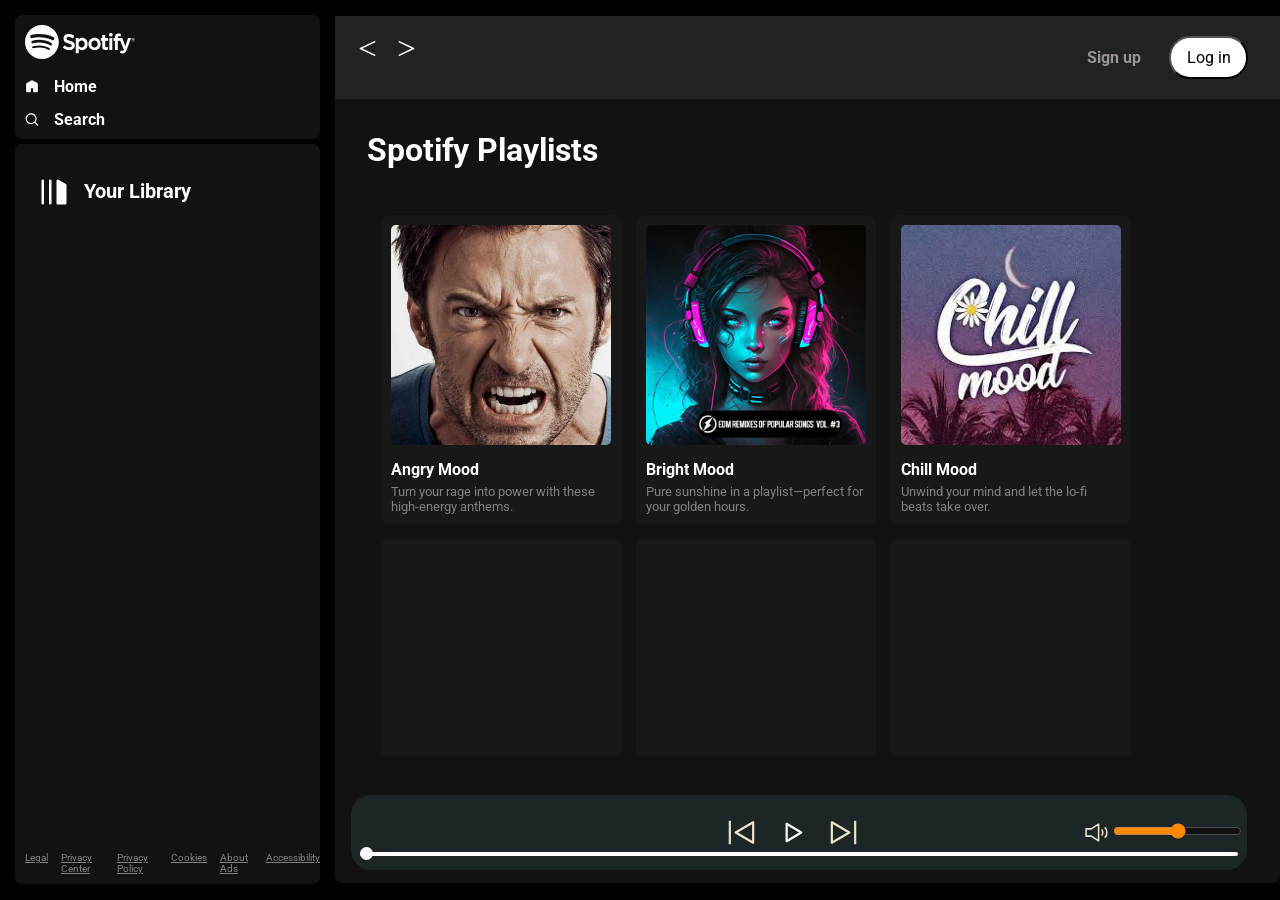
==== index.html @ 5373344f "Initial commit" ====
<!DOCTYPE html>
<html lang="en">

<head>
    <meta charset="UTF-8">
    <meta name="viewport" content="width=device-width, initial-scale=1.0">
    <link rel="stylesheet" href="css/style.css">
    <link rel="stylesheet" href="css/utility.css">
    <link rel="icon" type="icon" href="favicon.ico">
    <title>Spotify - Web Player: Music for everyone</title>
</head>

<body>
    <div class="container flex bg-black">
        <div class="left">
            <div class="close">
                <img width="30" class="invert" src="img/close.svg" alt="">
            </div>
            <div class="home bg-grey rounded m-1 p-1">
                <div class="logo"><img width="110" class="invert" src="img/logo.svg" alt=""></div>
                <ul>
                    <li><img class="invert" src="img/home.svg" alt="home">Home</li>
                    <li><img class="invert" src="img/search.svg" alt="home">Search</li>
                </ul>
            </div>

            <div class="library bg-grey rounded m-1 p-1">
                <div class="heading">
                    <img class="invert" src="img/playlist.svg" alt="">
                    <h2>
                        Your Library
                    </h2>
                </div>

                <div class="songList">

                    <ul>

                    </ul>
                    
                </div>

                <div class="footer">
                    <div><a href="https://www.spotify.com/jp/legal/"><span>Legal</span></a></div>
                    <div><a href="https://www.spotify.com/jp/privacy/"><span>Privacy Center</span></a></div>
                    <div><a href="https://www.spotify.com/jp/legal/privacy-policy/"><span>Privacy Policy</span></a>
                    </div>
                    <div><a href="https://www.spotify.com/jp/legal/cookies-policy/"><span>Cookies</span></a></div>
                    <div><a href="https://www.spotify.com/jp/legal/privacy-policy/#s3"><span>About Ads</span></a></div>
                    <div><a href="https://www.spotify.com/jp/accessibility/"><span>Accessibility</span></a></div>
                </div>
            </div>


        </div>
        <div class="right bg-grey rounded">
            <div class="header">
                <div class="nav">
                    <div class="hamburgerContainer">

                        <img width="40" class="invert hamburger" src="img/hamburger.svg" alt="">
                        <img width="25" class="invert" src="img/less-than.svg" alt="">
                        <img width="25" class="invert" src="img/greater-than.svg" alt="">
                    </div>
                </div>
                <div class="buttons">
                    <button class="signupbtn">Sign up</button>
                    <button class="loginbtn">Log in</button>
                </div>
            </div>
            <div class="spotifyPlaylists">
                <h1>Spotify Playlists</h1>
                <div class="cardContainer">
                  <div class="card">
                    
                  </div>
                </div>

                <div class="playbar">
                    <div class="seekbar">
                        <div class="circle">

                        </div>
                    </div>
                    <div class="abovebar">


                        <div class="songinfo">

                        </div>
                        <div class="songbuttons">
                            <img width="35" id="previous" src="img/prevsong.svg" alt="">
                            <img width="35" id="play" src="img/playmusic.svg" alt="">
                            <img width="35" id="next" src="img/nextsong.svg" alt="">
                        </div>
                        <div class="timevol">


                            <div class="songtime">

                            </div>
                            <div class="volume">
                                <img width="25" src="img/volume.svg" alt="">
                                <div class="range">
                                    <input type="range" name="volume" id="">
                                </div>
                            </div>
                        </div>
                    </div>
                </div>
            </div>
        </div>
    </div>
    <script src="js/script.js"></script>
</body>

</html>
---- css/style.css ----
@import url('https://fonts.googleapis.com/css2?family=Lato:wght@700&family=Roboto:ital,wght@0,100;0,300;0,400;0,500;0,700;0,900;1,100;1,300;1,400;1,500;1,700;1,900&display=swap');


:root {
    --a: 0;
    --b: 30px;
}

* {
    margin: 0;
    padding: 0;
    font-family: 'Roboto', sans-serif;
}

.close {
    display: none;
}

body {
    background-color: black;
    color: white;
}

.left {
    width: 25vw;
    padding: 10px;
}

.right {
    width: 75vw;
}



.home ul li {
    display: flex;
    gap: 15px;
    width: 14px;
    list-style: none;
    padding-top: 14px;
    font-weight: bold;
}

.heading {
    display: flex;
    gap: 15px;
    width: 100%;
    padding-top: 14px;
    padding: 23px 14px;
    font-weight: bold;
    align-items: center;
    font-size: 13px;
}

.heading img {
    width: 30px;
}

.library {
    min-height: 80vh;
    position: relative;
}

.footer {
    display: flex;
    font-size: 10px;
    color: grey;
    gap: 13px;
    position: absolute;
    bottom: 0;
    padding: 10px 0;

}

.footer a {
    color: grey;
}

.right {
    margin: 16px 0;
    position: relative;
}

.header {
    display: flex;
    justify-content: space-between;
    background-color: rgb(34 34 34);
}

.header>* {
    padding: 20px;
}

.spotifyPlaylists {
    padding: 16px;
}

.spotifyPlaylists h1 {
    padding: 16px;
}

.cardContainer {
    margin: 30px;
    display: flex;
    gap: 15px;
    flex-wrap: wrap;
    overflow-y: auto;
    max-height: 60vh;
}

/* Card Image Fix */
.card {
    width: 220px;
    padding: 10px;
    background-color: #181818;
    border-radius: 8px;
    position: relative;
    transition: all 0.5s;
    cursor: pointer;
    display: flex;
    flex-direction: column;
}

.card .cover {
    width: 100%;
    aspect-ratio: 1/1;
    /* Yeh image ko square rakhega chahe original size jo bhi ho */
    object-fit: cover;
    /* Yeh image ko stretch nahi hone dega, balkay crop karke fit karega */
    border-radius: 5px;
    margin-bottom: 10px;
}


.card h2 {
    font-size: 16px;
    padding-top: 5px;
    overflow: hidden;
    text-overflow: ellipsis;
    white-space: nowrap;
    /* Title ek line se bahar nahi jayega */
}

.card p {
    font-size: 13px;
    color: gray;
    padding-top: 5px;
}

.card:hover {
    background-color: rgb(105, 103, 103);
    cursor: pointer;
    --a: 1;
    --b: 100px;
}

.play_music {
    position: absolute;
    right: 16px;
    width: 30px;
    bottom: var(--b);
    opacity: var(--a);
    transition: all 0.3s ease-out;
}

.buttons>* {
    margin: 0 12px;
}

.signupbtn {
    background-color: rgb(34 34 34);
    color: rgb(156, 148, 148);
    font-weight: bold;
    border: none;
    outline: none;
    cursor: pointer;
    font-size: 16px;
}

.signupbtn:hover {
    font-size: 17px;
    color: white
}

.loginbtn {
    background-color: white;
    border-radius: 21px;
    color: black;
    padding: 10px;
    width: 79px;
    cursor: pointer;
    font-size: 16px;
}

.loginbtn:hover {
    font-weight: bold;
    font-size: 17px;
}


.playbar {
    display: flex;
    justify-content: center;
    align-items: center;
    position: fixed;
    bottom: 30px;
    filter: invert(1);
    background: #e2d9d9;
    border-radius: 20px;
    width: 90%;
    padding: 0px;
    width: 70vw;
    min-height: 40px;
}

.songbuttons {
    display: flex;
    justify-content: center;
    gap: 16px;
}

.songList {
    height: 544px;
    overflow: auto;
    margin-bottom: 44px;
}

.hamburger {
    display: none;
    cursor: pointer;
}

.hamburgerContainer {
    display: flex;
    justify-content: center;
    align-items: center;
    gap: 14px;
}

.songList ul {
    padding: 0 12px;
}

.songList ul li {
    list-style-type: decimal;
    display: flex;
    align-items: center;
    justify-content: space-between;
    gap: 12px;
    cursor: pointer;
    padding: 12px 0;
    border: 1px solid rgba(146, 143, 143, 0.491);
    margin: 12px 0;
    padding: 13px;
    border-radius: 5px;
}

.songList .info {
    font-size: 13px;
    width: 344px;
}

.info div {
    word-break: break-all;
}

.playnow {
    display: flex;
    justify-content: center;
    align-items: center;
}

.playnow span {
    font-size: 15px;
    width: 64px;
    padding: 12px;
}

.seekbar {
    height: 4px;
    width: 98%;
    background: black;
    border-radius: 10px;
    position: absolute;
    bottom: 8px;
    margin: 6px;
    cursor: pointer;
}

.circle {
    width: 13px;
    height: 13px;
    border-radius: 13px;
    background-color: black;
    position: relative;
    bottom: 5px;
    left: 0%;
    transition: left 0.5s;
}

.songbuttons img {
    cursor: pointer;
}

.timevol {
    display: flex;
    justify-content: space-evenly;
    align-items: center;
}


.songinfo {
    color: black;
    padding: 0 12px;
    width: 250px;
}

.songtime {
    width: 100px;
    color: black;
    padding: 0 12px;
}


.volume {
    display: flex;
    justify-content: center;
    align-items: center;
    gap: 4px;
    cursor: pointer;
    padding: 0 5px 0 0;
}

.range input {
    cursor: pointer;
}

.abovebar {
    display: flex;
    justify-content: space-between;
    margin: 20px 0;
    width: 100%;
}

@media (max-width: 1200px) {
    .left {
        position: absolute;
        left: -130%;
        transition: all .3s;
        z-index: 1;
        width: 373px;
        background-color: black;
        padding: 0;
        height: 100vh;
        position: fixed;
        top: 0;
    }

    .songinfo,
    .songtime {
        width: auto;
    }

    .left .close {
        position: absolute;
        right: 31px;
        top: 25px;
        width: 29px;
    }

    .timevol {
        display: flex;
        justify-content: space-evenly;
        align-items: center;
        flex-direction: column;
        gap: 13px;
    }

    .right {
        width: 100vw;
    }

    .playbar {
        width: calc(100vw - 75px);
        right: 25px;
    }

    .seekbar {
        width: calc(100vw - 120px);
    }

    .hamburger {
        display: block;
    }

    .right {
        margin: 0;
    }

    .card {
        width: 70vw;
    }

    .cardContainer {
        margin: 0;
        justify-content: center;
    }

    .close {
        display: block;
    }

    .abovebar {
        flex-direction: column;
        gap: 5px;
        align-items: center;
    }

    .cardContainer {
        max-height: unset;
        overflow-y: unset;
        margin-bottom: 35vh;
    }
}

@media (max-width: 500px) {
    .card {
        width: 100%;
    }

    .header>* {
        padding: 2px;
    }

    .buttons>* {
        margin: 0 6px;
    }

    .header {
        padding: 7px;
    }

    .spotifyPlaylists h1 {
        padding: 4px;
    }

    .library {
        height: 85vh;
    }

    .left {
        width: 100vw;
    }




}
---- css/utility.css ----
.border{
    border: 2px solid  red;
    margin: 3px;
}

.flex{
    display: flex;
}

.justify-center{
    justify-content: center;
}

.items-center{
    align-items: center;
}

.bg-black{
    background-color: black;
    color: white;
}

.invert{
    filter: invert(1);
}

.bg-grey{
    background-color: #121212;
}

.rounded{
    border-radius: 7px;
}

.m-1{
    margin: 5px;
}

.p-1{
    padding: 10px;
}


/* For Chrome, Edge, Safari */
::-webkit-scrollbar {
  width: 10px;
}

::-webkit-scrollbar-track {
  background: #111;   /* Dark background */
}

::-webkit-scrollbar-thumb {
  background: #333;   /* Scroll thumb */
  border-radius: 10px;
  border: 2px solid #111;
}

::-webkit-scrollbar-thumb:hover {
  background: #555;   /* Hover effect */
}

/* For Firefox */
* {
  scrollbar-width: thin;
  scrollbar-color: #333 #111;
}
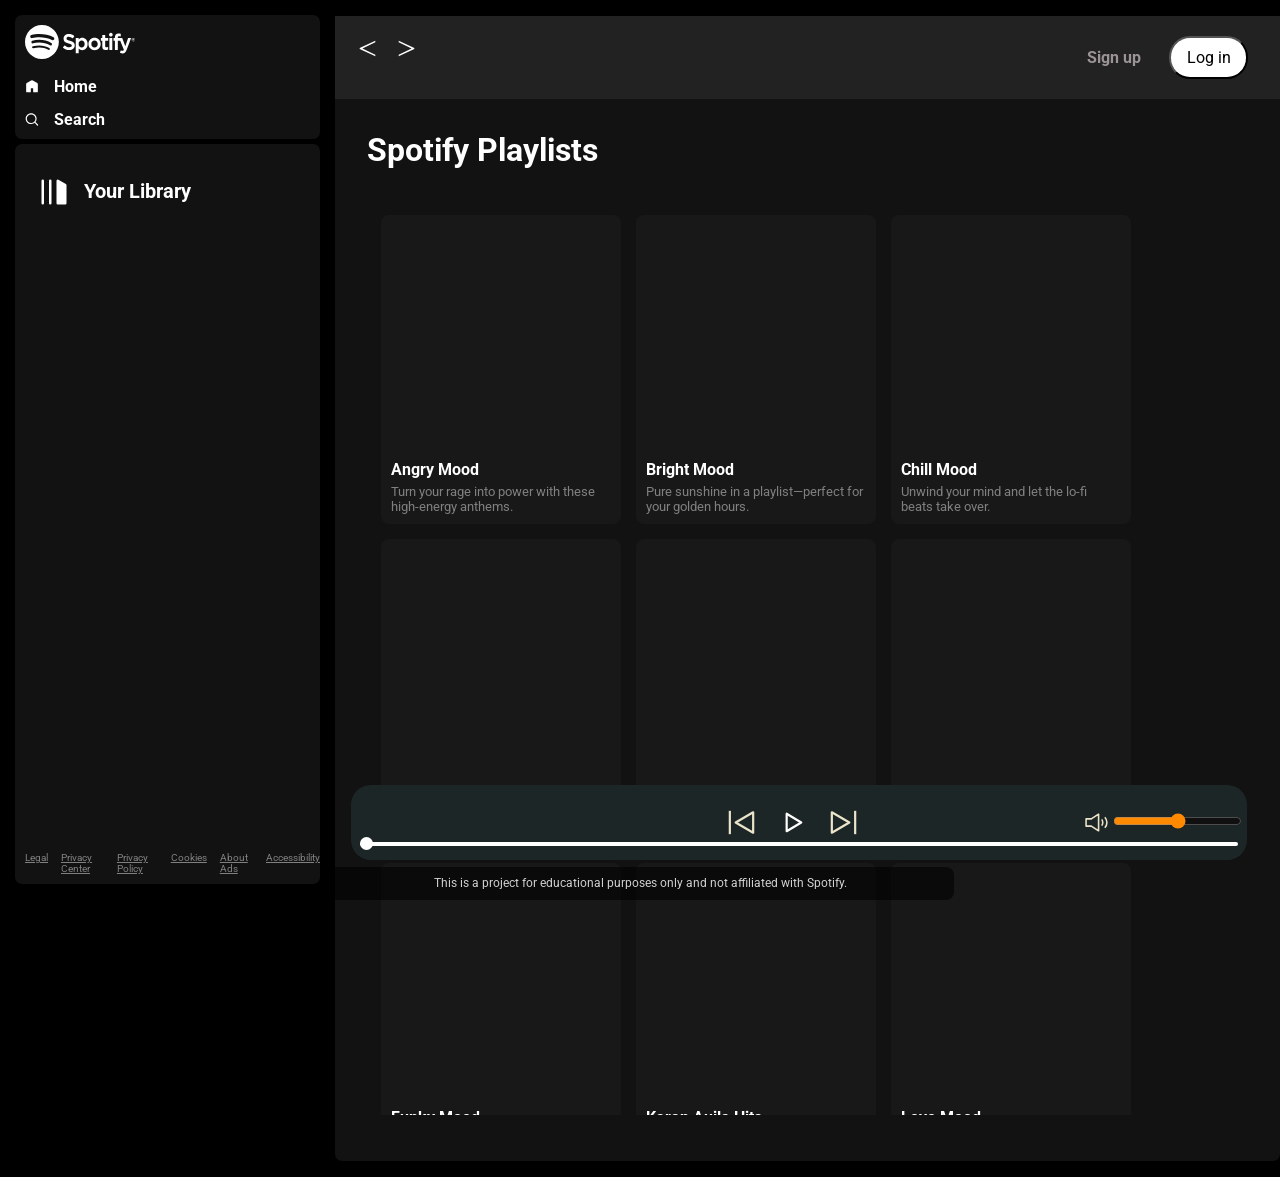
==== commit 4e6b6ce3: "index.html" ====
--- a/index.html
+++ b/index.html
@@ -37,7 +37,7 @@
                     <ul>
 
                     </ul>
-                    
+
                 </div>
 
                 <div class="footer">
@@ -71,9 +71,12 @@
             <div class="spotifyPlaylists">
                 <h1>Spotify Playlists</h1>
                 <div class="cardContainer">
-                  <div class="card">
-                    
-                  </div>
+                    <div class="card">
+                        
+                    </div>
+                </div>
+                <div class="disclaimer">
+                    This is a project for educational purposes only and not affiliated with Spotify.
                 </div>
 
                 <div class="playbar">
--- a/css/style.css
+++ b/css/style.css
@@ -105,7 +105,7 @@
     gap: 15px;
     flex-wrap: wrap;
     overflow-y: auto;
-    max-height: 60vh;
+    max-height: 100vh;
 }
 
 /* Card Image Fix */
@@ -153,6 +153,25 @@
     --a: 1;
     --b: 100px;
 }
+.disclaimer{
+  position: fixed;
+  bottom: 0px;
+  left: 50%;
+  transform: translateX(-50%);
+  font-size: 12px;
+  opacity: 0.8;
+  text-align: center;
+  background: rgba(0,0,0,0.7);
+  padding: 8px 14px;
+  border-radius: 8px;
+  color: #fff;
+  z-index: 9999;
+
+  /* Responsive behavior */
+  width: 90%;
+  max-width: 600px;
+  line-height: 1.4;
+}
 
 .play_music {
     position: absolute;
@@ -203,7 +222,7 @@
     justify-content: center;
     align-items: center;
     position: fixed;
-    bottom: 30px;
+    bottom: 40px;
     filter: invert(1);
     background: #e2d9d9;
     border-radius: 20px;
@@ -455,4 +474,21 @@
 
 
 
+}
+
+/* Mobile screens */
+@media (max-width: 600px){
+  .disclaimer{
+    font-size: 11px;
+    padding: 8px 10px;
+    bottom: 6px;
+  }
+}
+
+/* Very small screens */
+@media (max-width: 360px){
+  .disclaimer{
+    font-size: 10px;
+    padding: 6px 8px;
+  }
 }
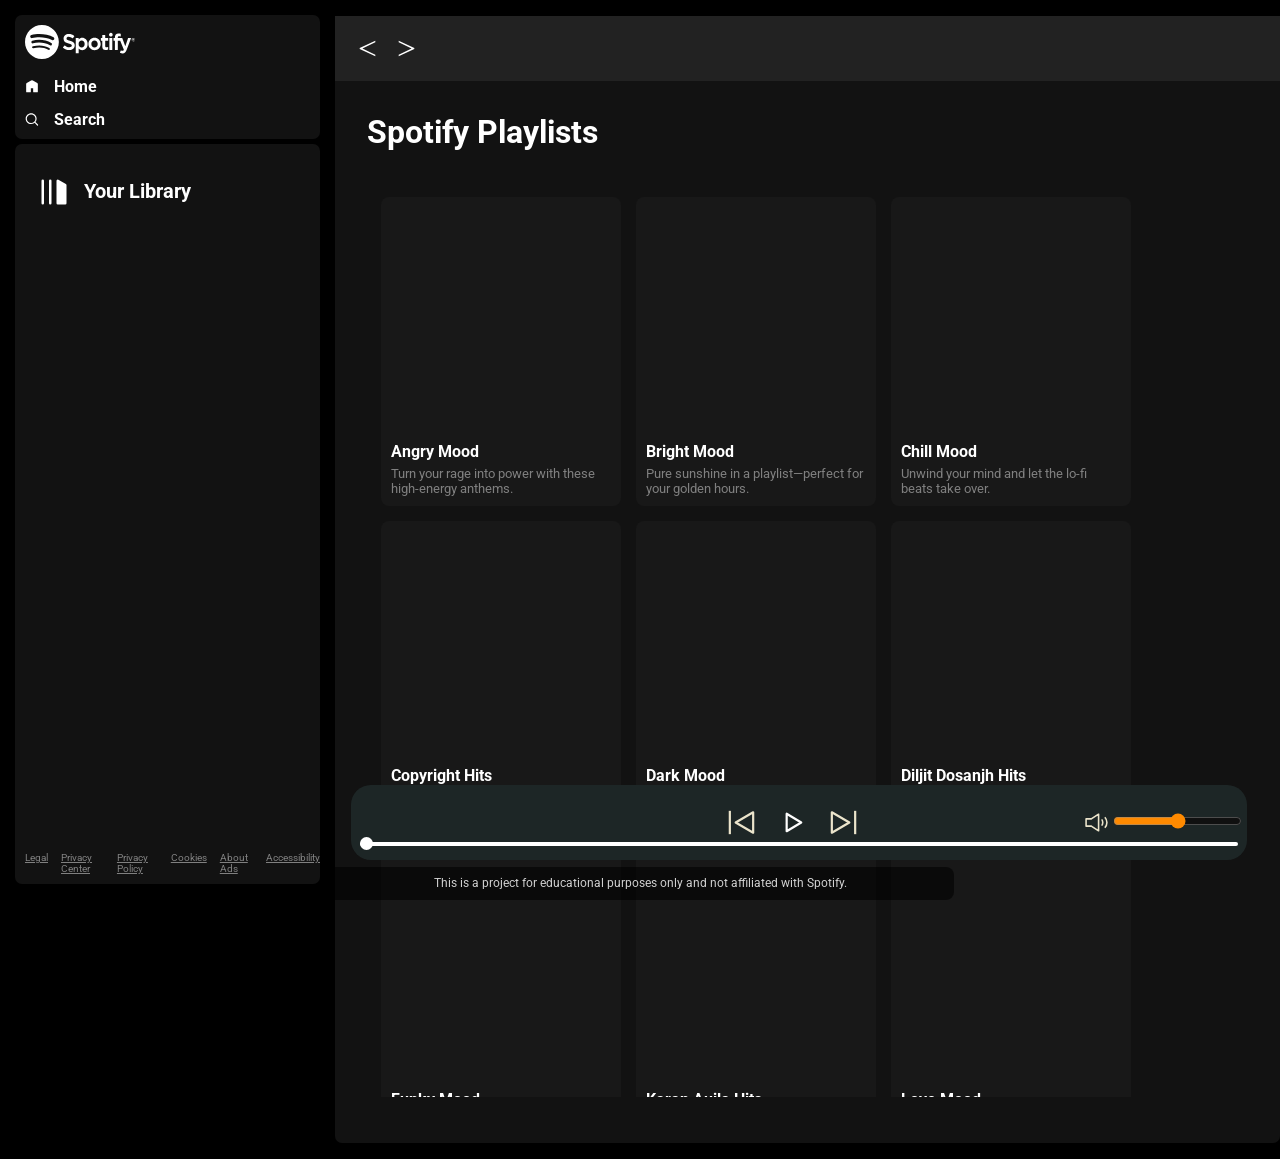
==== commit 664305f6: "index.html" ====
--- a/index.html
+++ b/index.html
@@ -4,6 +4,7 @@
 <head>
     <meta charset="UTF-8">
     <meta name="viewport" content="width=device-width, initial-scale=1.0">
+    <meta name="google-site-verification" content="7L9c2EtRNQ86QfOowFofpob5tbDB6HQ7bHjukxwxVM0" />
     <link rel="stylesheet" href="css/style.css">
     <link rel="stylesheet" href="css/utility.css">
     <link rel="icon" type="icon" href="favicon.ico">
@@ -64,8 +65,8 @@
                     </div>
                 </div>
                 <div class="buttons">
-                    <button class="signupbtn">Sign up</button>
-                    <button class="loginbtn">Log in</button>
+                    <!-- <button class="signupbtn">Sign up</button> -->
+                    <!-- <button class="loginbtn">Log in</button> -->
                 </div>
             </div>
             <div class="spotifyPlaylists">
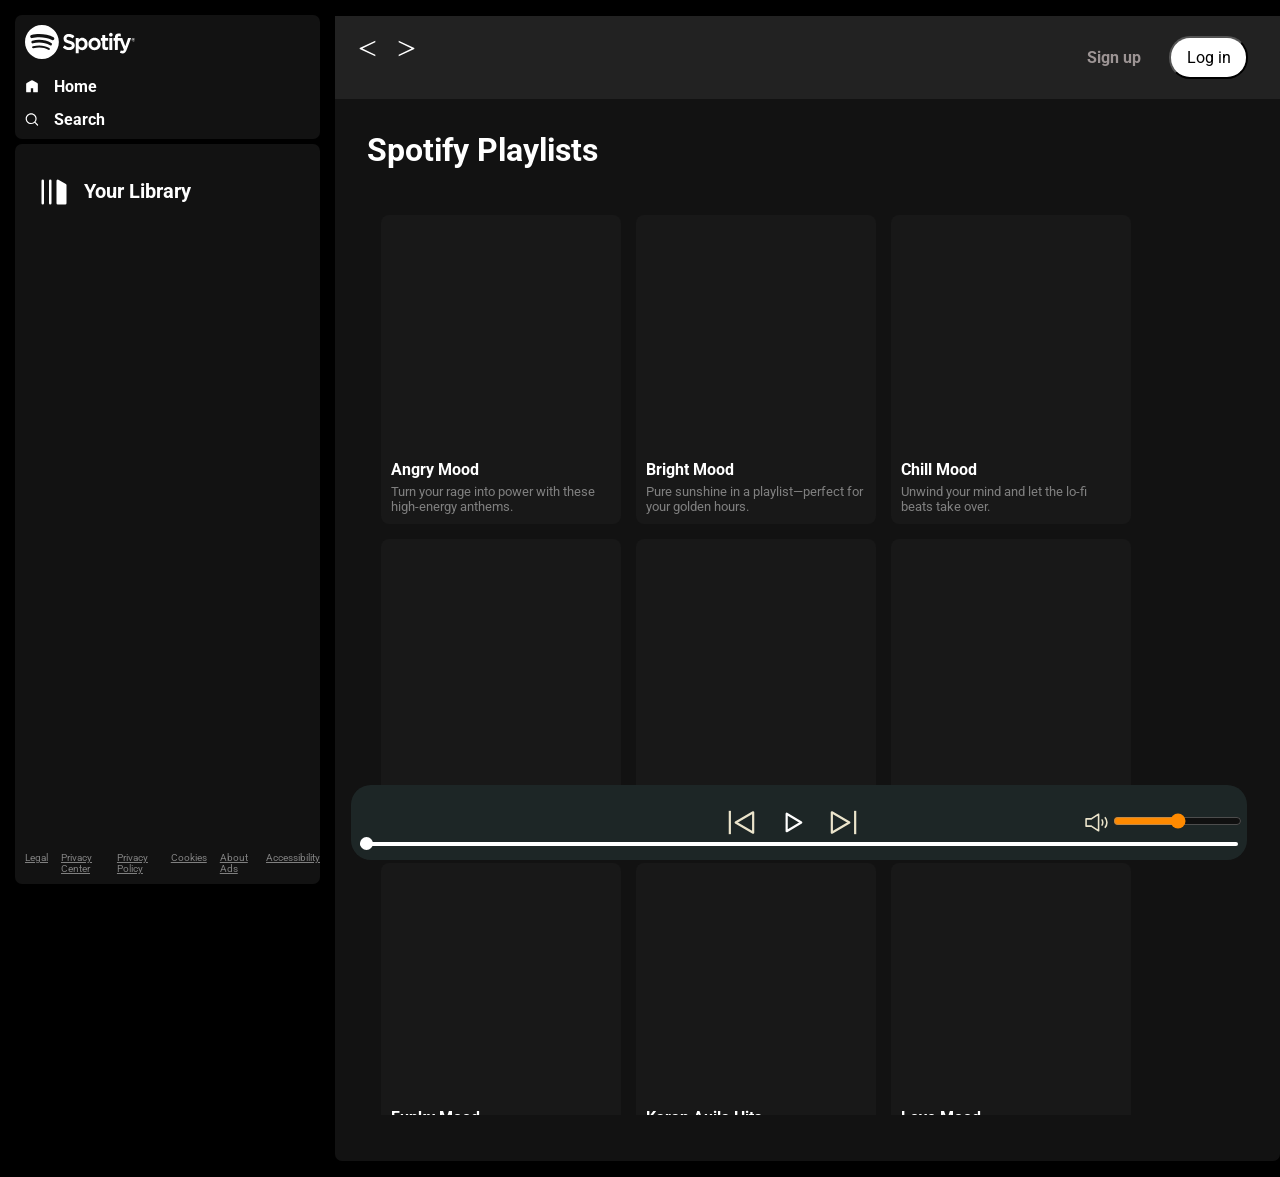
==== commit aeb7911b: "index.html" ====
--- a/index.html
+++ b/index.html
@@ -4,7 +4,6 @@
 <head>
     <meta charset="UTF-8">
     <meta name="viewport" content="width=device-width, initial-scale=1.0">
-    <meta name="google-site-verification" content="7L9c2EtRNQ86QfOowFofpob5tbDB6HQ7bHjukxwxVM0" />
     <link rel="stylesheet" href="css/style.css">
     <link rel="stylesheet" href="css/utility.css">
     <link rel="icon" type="icon" href="favicon.ico">
@@ -65,8 +64,8 @@
                     </div>
                 </div>
                 <div class="buttons">
-                    <!-- <button class="signupbtn">Sign up</button> -->
-                    <!-- <button class="loginbtn">Log in</button> -->
+                    <button class="signupbtn">Sign up</button> 
+                     <button class="loginbtn">Log in</button>
                 </div>
             </div>
             <div class="spotifyPlaylists">
@@ -76,10 +75,6 @@
                         
                     </div>
                 </div>
-                <div class="disclaimer">
-                    This is a project for educational purposes only and not affiliated with Spotify.
-                </div>
-
                 <div class="playbar">
                     <div class="seekbar">
                         <div class="circle">
--- a/css/style.css
+++ b/css/style.css
@@ -153,25 +153,7 @@
     --a: 1;
     --b: 100px;
 }
-.disclaimer{
-  position: fixed;
-  bottom: 0px;
-  left: 50%;
-  transform: translateX(-50%);
-  font-size: 12px;
-  opacity: 0.8;
-  text-align: center;
-  background: rgba(0,0,0,0.7);
-  padding: 8px 14px;
-  border-radius: 8px;
-  color: #fff;
-  z-index: 9999;
-
-  /* Responsive behavior */
-  width: 90%;
-  max-width: 600px;
-  line-height: 1.4;
-}
+
 
 .play_music {
     position: absolute;
@@ -476,19 +458,3 @@
 
 }
 
-/* Mobile screens */
-@media (max-width: 600px){
-  .disclaimer{
-    font-size: 11px;
-    padding: 8px 10px;
-    bottom: 6px;
-  }
-}
-
-/* Very small screens */
-@media (max-width: 360px){
-  .disclaimer{
-    font-size: 10px;
-    padding: 6px 8px;
-  }
-}
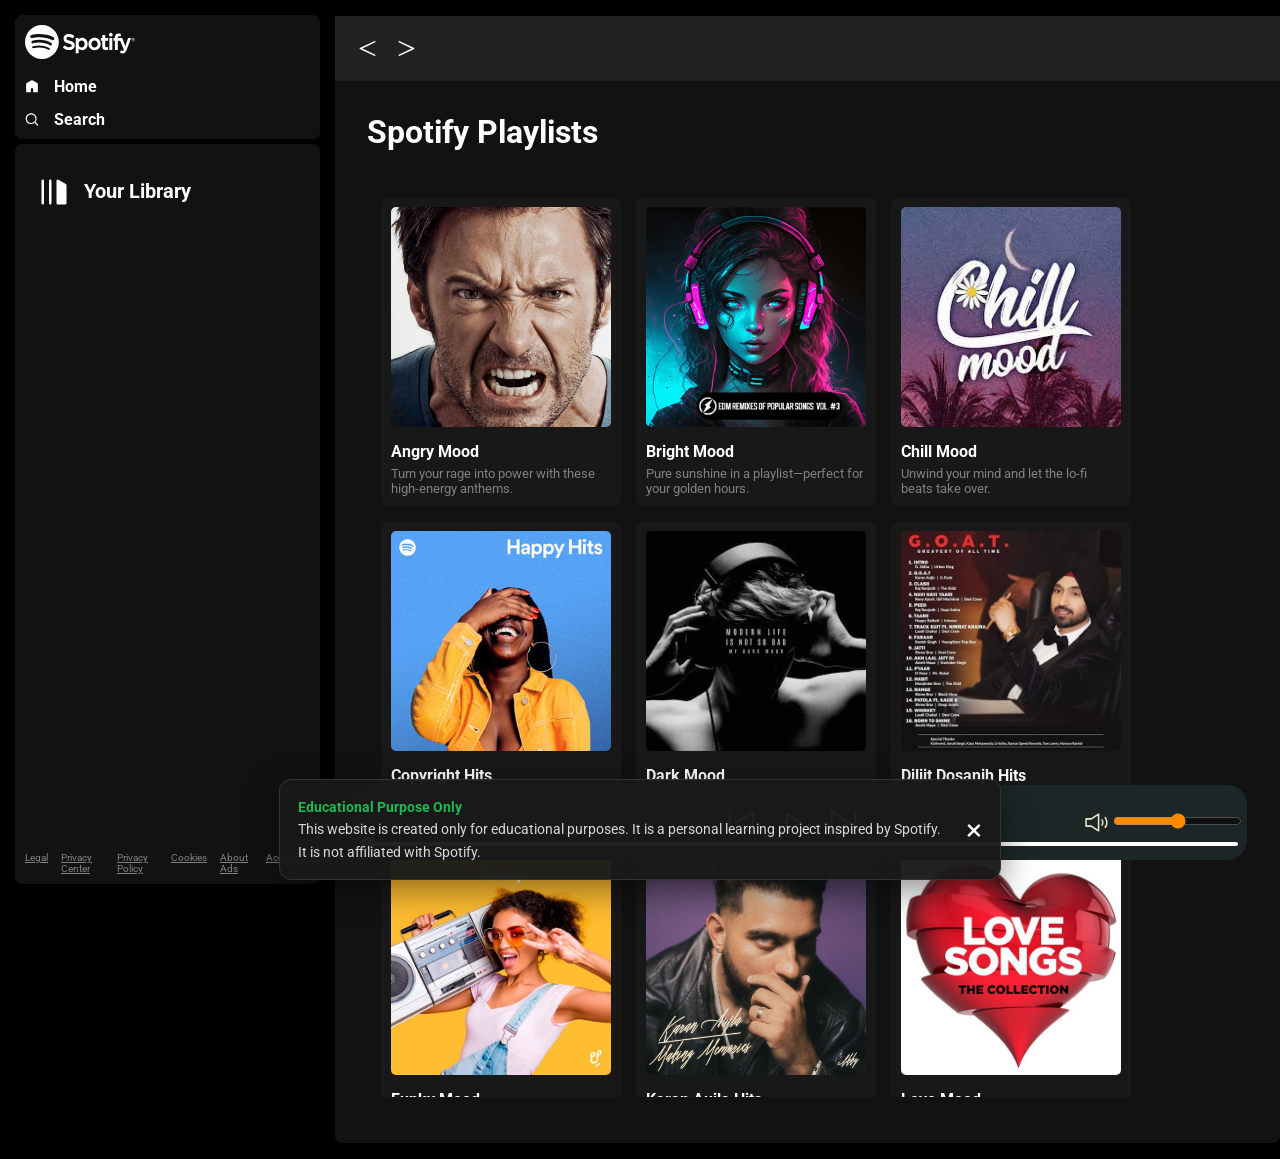
==== commit 1f1102b4: "index.html" ====
--- a/index.html
+++ b/index.html
@@ -63,10 +63,10 @@
                         <img width="25" class="invert" src="img/greater-than.svg" alt="">
                     </div>
                 </div>
-                <div class="buttons">
+                <!-- <div class="buttons">
                     <button class="signupbtn">Sign up</button> 
                      <button class="loginbtn">Log in</button>
-                </div>
+                </div> -->
             </div>
             <div class="spotifyPlaylists">
                 <h1>Spotify Playlists</h1>
@@ -110,6 +110,21 @@
             </div>
         </div>
     </div>
+
+<!-- YAHAN PASTE KARNA HAI -->
+
+<div id="disclaimer" class="disclaimer">
+    <div class="disclaimer-content">
+        <p>
+            <strong>Educational Purpose Only</strong><br>
+            This website is created only for educational purposes.
+            It is a personal learning project inspired by Spotify.
+            It is not affiliated with Spotify.
+        </p>
+
+        <button id="closeDisclaimer">&times;</button>
+    </div>
+</div>
     <script src="js/script.js"></script>
 </body>
 
--- a/css/style.css
+++ b/css/style.css
@@ -183,7 +183,7 @@
     color: white
 }
 
-.loginbtn {
+/* .loginbtn {
     background-color: white;
     border-radius: 21px;
     color: black;
@@ -196,7 +196,7 @@
 .loginbtn:hover {
     font-weight: bold;
     font-size: 17px;
-}
+} */
 
 
 .playbar {
@@ -458,3 +458,84 @@
 
 }
 
+/* ===========================
+      DISCLAIMER
+=========================== */
+
+.disclaimer {
+    position: fixed;
+    left: 50%;
+    bottom: 20px;
+    transform: translateX(-50%);
+    width: min(90%, 720px);
+    background: rgba(25, 25, 25, .96);
+    border: 1px solid #333;
+    border-radius: 12px;
+    z-index: 99999;
+    box-shadow: 0 10px 35px rgba(0,0,0,.45);
+    animation: showDisclaimer .35s ease;
+}
+
+.disclaimer-content{
+    display:flex;
+    justify-content:space-between;
+    align-items:center;
+    gap:15px;
+    padding:16px 18px;
+}
+
+.disclaimer p{
+    margin:0;
+    color:#d9d9d9;
+    font-size:14px;
+    line-height:1.6;
+}
+
+.disclaimer strong{
+    color:#1DB954;
+}
+
+#closeDisclaimer{
+    background:none;
+    border:none;
+    color:white;
+    font-size:30px;
+    cursor:pointer;
+    transition:.3s;
+}
+
+#closeDisclaimer:hover{
+    color:#1DB954;
+}
+
+@keyframes showDisclaimer{
+
+    from{
+        opacity:0;
+        transform:translate(-50%,20px);
+    }
+
+    to{
+        opacity:1;
+        transform:translate(-50%,0);
+    }
+
+}
+
+@media(max-width:600px){
+
+    .disclaimer{
+        width:95%;
+        bottom:10px;
+    }
+
+    .disclaimer-content{
+        flex-direction:column;
+        text-align:center;
+    }
+
+    .disclaimer p{
+        font-size:13px;
+    }
+
+}
